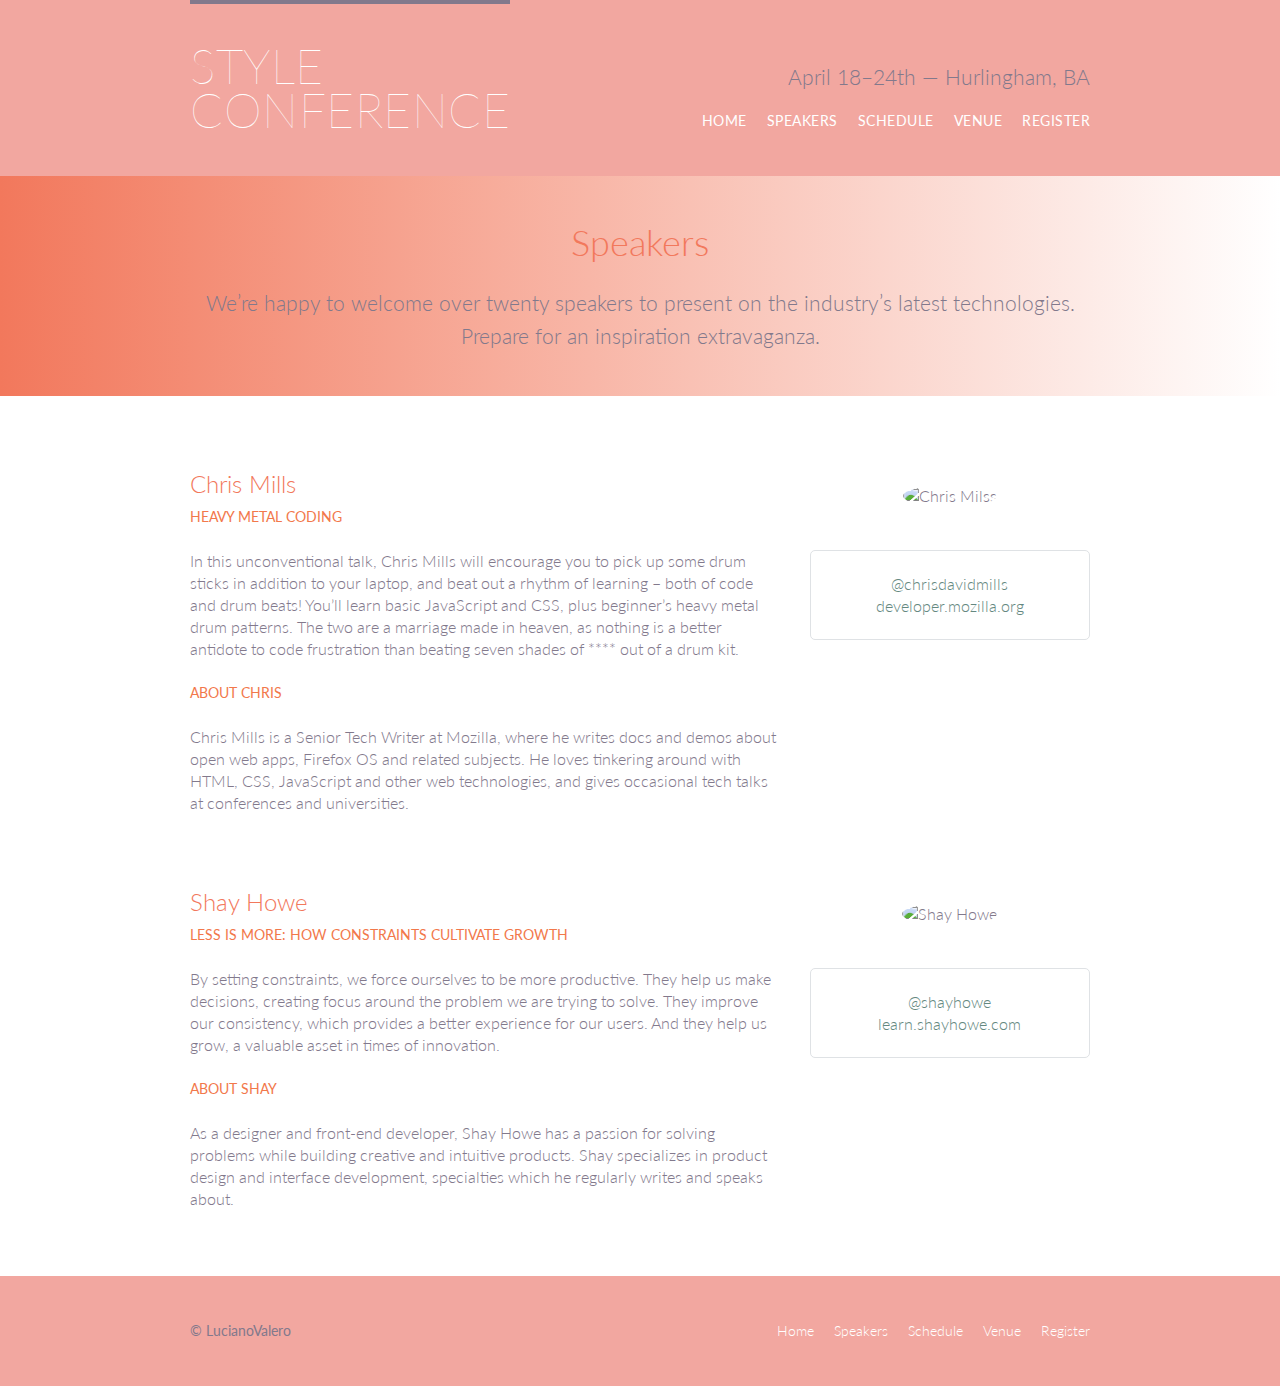
==== PruebaHTML/speakers.html @ 3c6eaa2b "Add files via upload" ====
<!DOCTYPE html>
<html lang="en">
    <head>
        <meta charset="utf-8">
        <title>Speakers - Style Conference</title>
        <link rel="stylesheet" href="prueba.css">
        <link rel="stylesheet" href="https://fonts.googleapis.com/css?family=Lato:100,300,400">
    </head>
    <body>
        <header class="primary-header container group">
            <h1 class="logo">
                <a href="index.html">Style <br> Conference</a>
            </h1>
            <h3 class="tagline">April 18&ndash;24th &mdash; Hurlingham, BA</h3>
            <nav class="nav primary-nav">
                <ul>
                    <li><a href="index.html">Home</a></li><!--
                    --><li><a href="speakers.html">Speakers</a></li><!--
                    --><li><a href="schedule.html">Schedule</a></li><!--
                    --><li><a href="venue.html">Venue</a></li><!--
                    --><li><a href="register.html" target="_blank">Register</a></li> <!--Target="_blank" abre otra ventana-->
                </ul>
            </nav>
        </header>

        <section class="row-alt">
            <div class="lead container">
                <h1>Speakers</h1>
                <p>We&#8217;re happy to welcome over twenty speakers to present on the industry&#8217;s latest technologies. Prepare for an inspiration extravaganza.</p>
            </div>
        </section>

        <section class="row">
            <div class="grid">
                <section class="speaker" id="chris-milss">
                    <div class="col-2-3">
                        <h2>Chris Mills</h2>
                        <h5>Heavy Metal Coding</h5>
                        <p>In this unconventional talk, Chris Mills will encourage you to pick up some drum sticks in addition to your laptop, and beat out a rhythm of learning &#8211; both of code and drum beats! You&#8217;ll learn basic JavaScript and CSS, plus beginner&#8217;s heavy metal drum patterns. The two are a marriage made in heaven, as nothing is a better antidote to code frustration than beating seven shades of **** out of a drum kit.</p>
                        <h5>About Chris</h5>
                        <p>Chris Mills is a Senior Tech Writer at Mozilla, where he writes docs and demos about open web apps, Firefox OS and related subjects. He loves tinkering around with HTML, CSS, JavaScript and other web technologies, and gives occasional tech talks at conferences and universities.</p>
                    </div><!--

                    --><aside class="col-1-3">
                        <div class="speaker-info">
                            <img src="C:\Users\Eri\Desktop\PruebaHTML\speakers\chris-mills.jpg" alt="Chris Milss">
                            <ul>
                                <li><a href="https://twitter.com/chrisdavidmills">@chrisdavidmills</a></li>
                                <li><a href="https://developer.mozilla.org/">developer.mozilla.org</a></li>
                            </ul>
                        </div>

                    </aside>
                </section>    

                <section id="shay-howe">
                    <div class="col-2-3">
                        <h2>Shay Howe</h2>
                        <h5>Less Is More: How Constraints Cultivate Growth</h5>
                        <p>By setting constraints, we force ourselves to be more productive. They help us make decisions, creating focus around the problem we are trying to solve. They improve our consistency, which provides a better experience for our users. And they help us grow, a valuable asset in times of innovation.</p>
                        <h5>About Shay</h5>
                        <p>As a designer and front-end developer, Shay Howe has a passion for solving problems while building creative and intuitive products. Shay specializes in product design and interface development, specialties which he regularly writes and speaks about.</p>
                    </div><!--

                    --><aside class="col-1-3">
                        <div class="speaker-info">
                            <img src="C:\Users\Eri\Desktop\PruebaHTML\speakers\shay-howe.jpg" alt="Shay Howe">
                            <ul>
                                <li><a href="#">@shayhowe</a></li>
                                <li><a href="#">learn.shayhowe.com</a></li>
                            </ul>
                        </div>
                    </aside>
                </section>
            </div>
        </section>
        <footer class="primary-footer container group">
            <!--<p>Si queres contactarte conmigo<a href="mailto:luchovalero1@gmail.com?subject=Contactate%20conmigo&body=Como%0AAndas%viejo?" target="_blank"><br>CONTACTATE</a></p>
             -->
             <small>&copy; LucianoValero</small>
             <nav class="nav">
                 <ul>
                    <li><a href="index.html">Home</a></li><!--
                    --><li><a href="speakers.html">Speakers</a></li><!--
                    --><li><a href="schedule.html">Schedule</a></li><!--
                    --><li><a href="venue.html">Venue</a></li><!--
                    --><li><a href="register.html" target="_blank">Register</a></li> <!--Target="_blank" abre otra ventana-->
                </ul>
             </nav>           
         </footer>
    </body>
</html>
---- PruebaHTML/prueba.css ----
/* http://meyerweb.com/eric/tools/css/reset/
   v2.0 | 20110126
   License: none (public domain)
*/

html, body, div, span, applet, object, iframe,
h1, h2, h3, h4, h5, h6, p, blockquote, pre,
a, abbr, acronym, address, big, cite, code,
del, dfn, em, img, ins, kbd, q, s, samp,
small, strike, strong, sub, sup, tt, var,
b, u, i, center,
dl, dt, dd, ol, ul, li,
fieldset, form, label, legend,
table, caption, tbody, tfoot, thead, tr, th, td,
article, aside, canvas, details, embed,
figure, figcaption, footer, header, hgroup,
menu, nav, output, ruby, section, summary,
time, mark, audio, video {
  margin: 0;
  padding: 0;
  border: 0;
  font-size: 100%;
  font: inherit;
  vertical-align: baseline;
}
/* HTML5 display-role reset for older browsers */
article, aside, details, figcaption, figure,
footer, header, hgroup, menu, nav, section {
  display: block;
}
body {
  line-height: 1;
}
ol, ul {
  list-style: none;
}
blockquote, q {
  quotes: none;
}
blockquote:before, blockquote:after,
q:before, q:after {
  content: '';
  content: none;
}
table {
  border-collapse: collapse;
  border-spacing: 0;
}

/*
 =========================================
 Custom Styles
 =========================================
*/
body{
    background: #F2A7A0;
    color:#82798C;
    font: 300 16px/22px "Lato", "Open Sans", "Helvetica Neue", Helvetica, Arial, sans-serif;
}

/*
  ========================================
  Grid
  ========================================
*/

*,
*:before,
*:after {
    box-sizing: border-box;
}

.container, 
.grid{
    margin: 0 auto;
    width: 960px;
}

.container{
    padding-left: 30px;
    padding-right: 30px;
}

.grid,
.col-1-3,
.col-2-3{
    padding-left: 15px;
    padding-right: 15px;
}

.col-1-3,
.col-2-3{
    display: inline-block;
    vertical-align: top;
}

.col-1-3{
    width: 33.33%;
}

.col-2-3{
    width: 66.66%
}

/*
 ===========================================
 Group-Clearfix
 ===========================================
*/

.group:before,
.group:after{
    content: "";
    display: table;
}

.group:after{
    clear: both;
}

.group{
    clear: both;
    *zoom: 1;
}
/*
 ==========================================
 Row
 ==========================================
*/
.row,
.row-alt{
    min-width: 960;
}
.row{
    background: #fff;
    padding: 66px 0 44px 0;
}
.row-alt{
    background: #F2A7A0;
    background: -webkit-linear-gradient(to left, #FFF, #F2785C);
    background: -moz-linear-gradient(to left, #fff, #F2785C);
    background: linear-gradient(to left, #fff, #F2785C);
    padding: 44px 0 22px 0;
}


/*
  =========================================
  Typography
  =========================================
*/
h1, h2, h3, h4{
    color: #F2785C;
}
h1, h3, h4, h5, p{
    margin-bottom: 22px;
}
h1{
    font-size: 36px;
    line-height: 44px;
}

h2{
    font-size: 24px;
    line-height: 44px;
}
h3{
    font-size: 21px;
}
h4{
    font-size: 18px;
}
h5{
    color: #F2784B;
    font-size: 14px;
    font-weight: 400;
    text-transform: uppercase;
}
strong{
    font-weight: 400;
}
cite, 
em{
    font-style: italic;
}
/*
 =========================================
 Lead
 =========================================
*/
.lead{
    text-align: center;
}
.lead p{
    font-size: 21px;
    line-height: 33px;
}

/*
  ========================================
  Links
  ========================================
*/

a:hover{
    color: #a9b2b9;
}
a{
    color: #648880;
    text-decoration: none;
}
p a{
    border-bottom: 1px solid #F2A7B5;
}
.primary-footer a,
.primary-header a{
    color: #fff;
}
.primary-footer a:hover,
.primary-header a:hover{
    color:#648880;
}
/*
  ==========================================
  Buttons
  ==========================================  
*/
.btn{
    border-radius: 5px;
    color: #fff;
    cursor: pointer;
    display: inline-block;
    font-weight: 400;
    letter-spacing: .5px;
    margin: 0;
    text-transform: uppercase;
}

.btn-alt{
    border: 1px solid #fff;
    padding: 10px 30px;
}
.btn-alt:hover{
    background: #fff;
    color: #648880;
}
.btn-default{
    border: 0;
    background: #648880;
    padding: 11px 30px;
    font-size: 14px;
}
.btn-default:hover{
    background: #77a198;
}
/*
 =====================================
 Primary Header
 =====================================
*/

.logo{
    border-top: 4px solid #82798C;
    float: left;
    font-size: 48px;
    font-weight: 100;
    letter-spacing: .5px;
    line-height: 44px;
    padding: 40px 0 22px 0;
    text-transform: uppercase;
}

.tagline{
    color: #82798C;
    margin: 66px 0 22px 0;
    text-align: right;
}

.primary-nav{
    font-size: 14px;
    font-weight: 400;
    letter-spacing: .5px;
    text-transform: uppercase;
}
/*
 =====================================
 Primary-footer
 =====================================
*/

.primary-footer{
    color: #82798C;
    font-size: 14px;
    padding-bottom: 44px;
    padding-top: 44px;
}

.primary-footer small{
    float: left;
    font-weight: 400;
}
/*
 ===========================================
 Navegation
 ===========================================
*/

.nav{
    text-align: right;
}
.nav li{
    display: inline-block;
    margin: 0 10px;
    vertical-align: top;
}
.nav li:last-child{
    margin-right: 0;
}
/*
 ===========================================
 Home
 ===========================================
*/

.hero{
    color: #fff;
    line-height: 44px;
    padding: 22px 80px 66px 80px;
    text-align: center;
}
.hero h2{
    font-size: 36px;
}
.hero p{
    font-size: 24px;
    font-weight: 100;
}
.teaser a:hover h3 {
    color: #a9b2b9;
}
.teaser img{
    border-radius: 5px;
    display: block;
    margin-bottom: 22px;
    max-width: 100%;
}
/*
 ==========================================
 Speakers
 ==========================================
*/
.speaker-info{
    border: 1px solid #dfe2e5;
    border-radius: 5px;
    margin-top: 88px;
    padding-bottom: 22px;
    text-align: center;
}
.speaker{
    margin-bottom: 44px;
}
.speaker-info img{
    border-radius: 50%;
    height: 130px;
    margin: -66px 0 22px 0;
    vertical-align: top;
}
/*
 =========================================
 Schedule
 =========================================   
 */
 table{
     margin-bottom: 44px;
     width: 100%;
 }
 table:last-child{
     margin-bottom: 0;
 }
 table a{
     color: #888;
 }
 table h4{
     margin-bottom: 0;
 }
 th,
 td{
     padding-bottom: 22px;
     vertical-align: top;
 }
 th{
     padding-right: 45px;
     text-align: right;
     width: 20%;
 }
 td{
     width: 40%;
 }
 thead{
     line-height: 44px;
 }
 thead th{
     color: #648880;
     font-size: 24px;
 }
 tbody th{
     color: #a9b2b9;
     font-size: 14px;
     font-weight: 400;
     padding-top: 22px;
     text-transform: uppercase;
 }
 tbody td{
     border-top: 1px solid #dfe2e5;
     padding-top: 21px;
 }
 tbody td:first-of-type{
     padding-right: 15px;
 }
 tbody td:last-of-type{
     padding-left: 15px;
 }
 tbody td:only-of-type{
     padding-left: 0;
     padding-right: 0;
 }
 .schedule-offset {
    color: #a9b2b9;
}
  
/*
 =========================================
 Venue
 =========================================
*/
.venue-theatre{
    margin-bottom: 66px;
}
.venue-hotel{
    margin-bottom: 22px;
}
/*
 ===========================================
 Register
 ===========================================
*/

.why-attend{
    list-style: square;
    margin: 0 0 22px 30px;
}
form{
    margin-bottom: 22px;
}
input,
select,
textarea{
    font: 300 16px/22px "Lato", "Open Sans", "Helvetica Neue", Helvetic, Arial, sans-serif;
}
.register-group label{
    color: #648880;
    cursor: pointer;
    font-weight: 400;
}
.register-group input,
.register-group select,
.register-group textarea {
    border: 1px solid #c6c9cc;
    border-radius: 5px;
    color: #888;
    display: block;
    margin: 5px 0 27px 0;
    padding: 5px 8px;
}
.register-group input,
.register-group textarea{
    width: 100%;
}
.register-group select{
    height: 34px;
    width: 60px;
}
.register-group textarea{
    height: 78px;
}
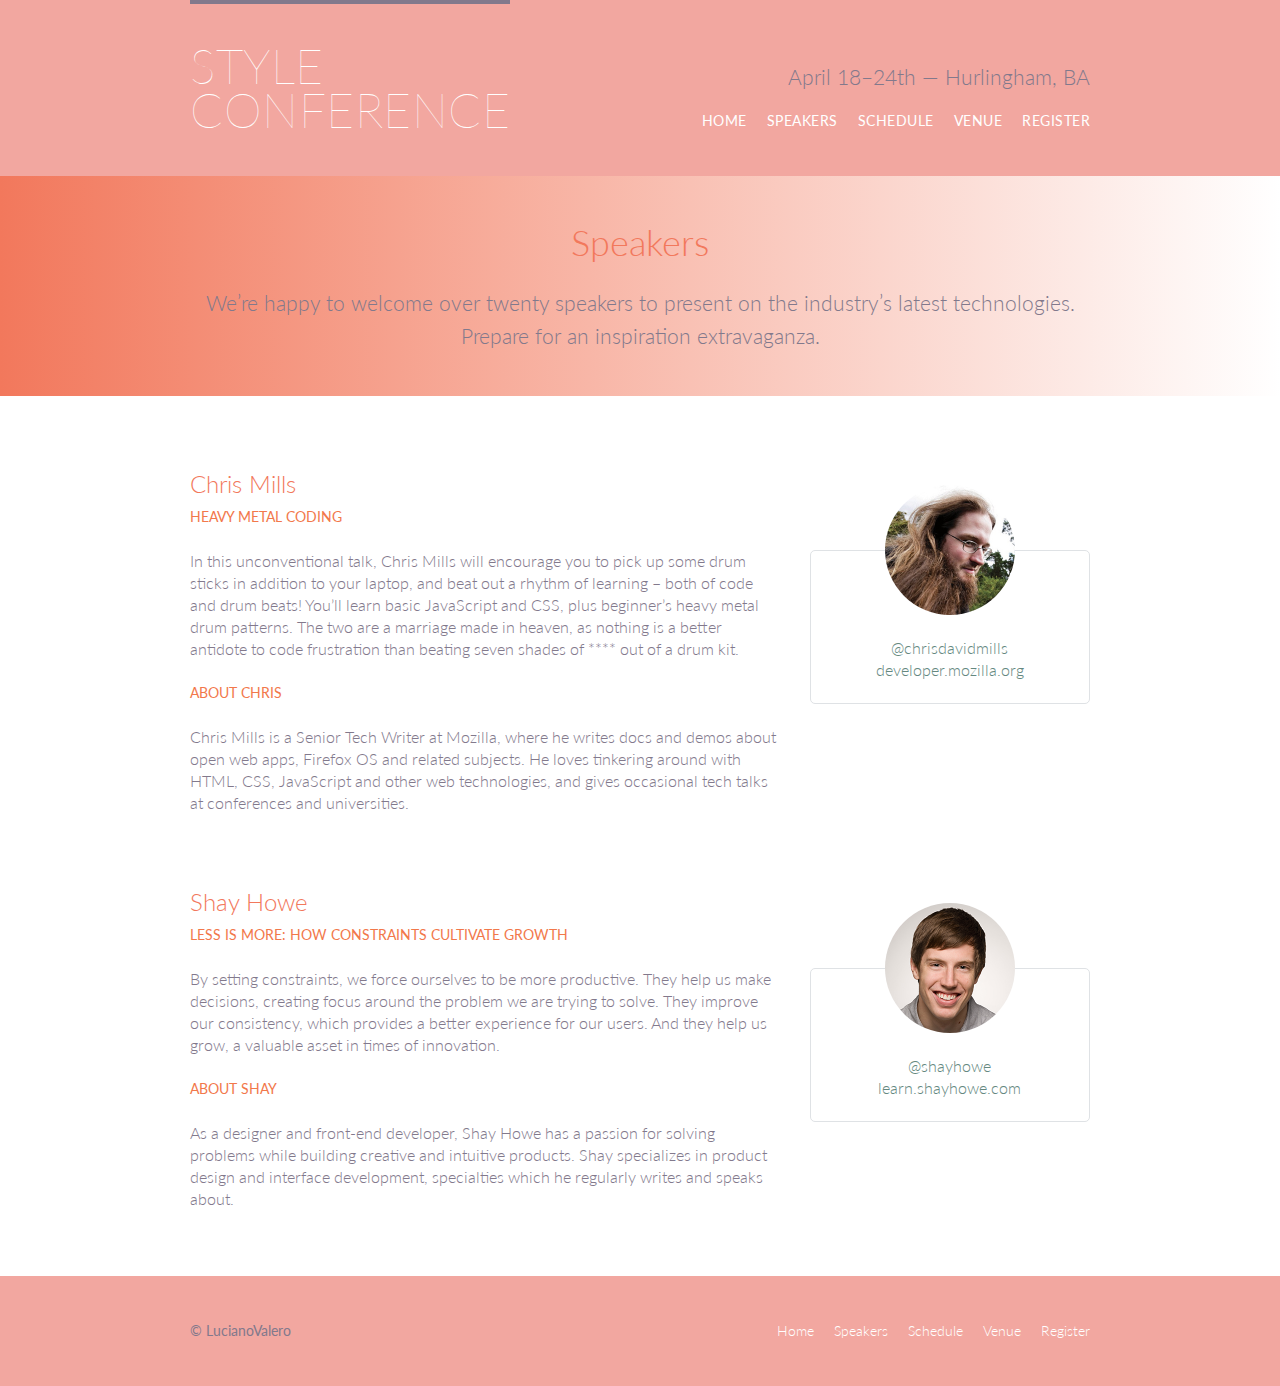
==== commit 8d69e9a6: "Update speakers.html" ====
--- a/PruebaHTML/speakers.html
+++ b/PruebaHTML/speakers.html
@@ -43,7 +43,7 @@
 
                     --><aside class="col-1-3">
                         <div class="speaker-info">
-                            <img src="C:\Users\Eri\Desktop\PruebaHTML\speakers\chris-mills.jpg" alt="Chris Milss">
+                            <img src="speakers\chris-mills.jpg" alt="Chris Milss">
                             <ul>
                                 <li><a href="https://twitter.com/chrisdavidmills">@chrisdavidmills</a></li>
                                 <li><a href="https://developer.mozilla.org/">developer.mozilla.org</a></li>
@@ -64,7 +64,7 @@
 
                     --><aside class="col-1-3">
                         <div class="speaker-info">
-                            <img src="C:\Users\Eri\Desktop\PruebaHTML\speakers\shay-howe.jpg" alt="Shay Howe">
+                            <img src="speakers\shay-howe.jpg" alt="Shay Howe">
                             <ul>
                                 <li><a href="#">@shayhowe</a></li>
                                 <li><a href="#">learn.shayhowe.com</a></li>
@@ -89,4 +89,4 @@
              </nav>           
          </footer>
     </body>
-</html>+</html>
